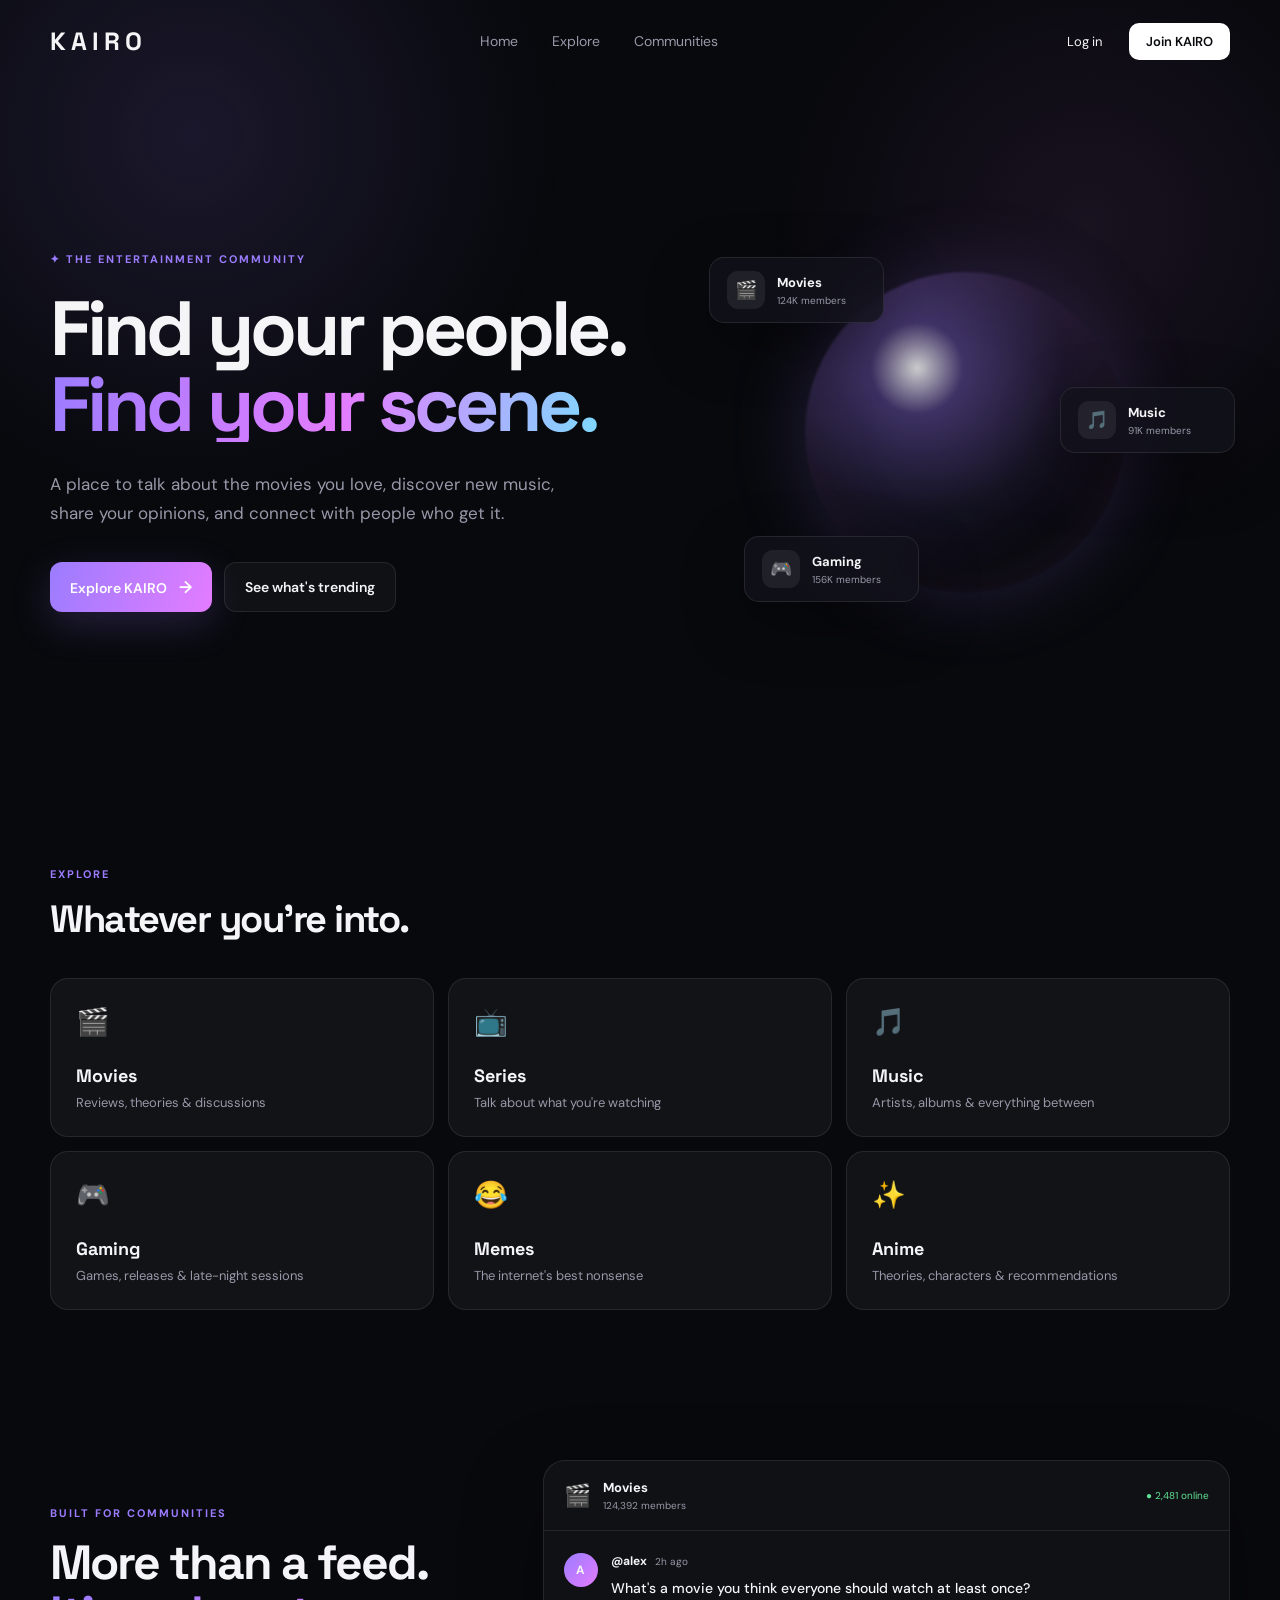
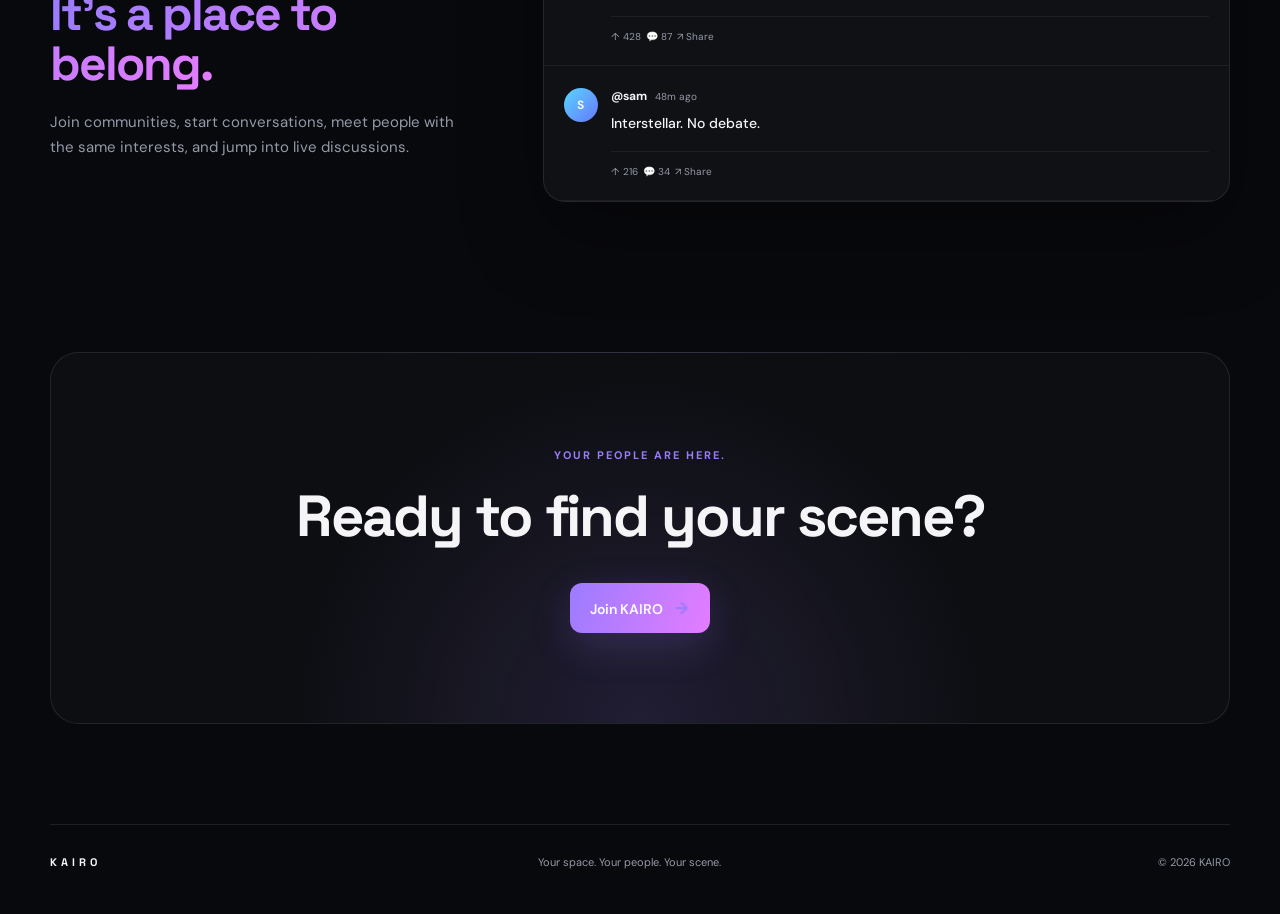
==== frontend/index.html @ 6ef253f0 "Initial KAIRO project" ====
<!DOCTYPE html>
<html lang="en">
<head>
    <meta charset="UTF-8">
    <meta name="viewport" content="width=device-width, initial-scale=1.0">

    <title>KAIRO — Your Space. Your People. Your Scene.</title>

    <link rel="stylesheet" href="style.css">
</head>

<body>

    <!-- Navigation -->
    <nav class="navbar">

        <div class="logo">
            KAIRO
        </div>

        <div class="nav-links">
            <a href="#">Home</a>
            <a href="#">Explore</a>
            <a href="#">Communities</a>
        </div>

        <div class="nav-actions">
            <button class="login-btn">Log in</button>
            <button class="signup-btn">Join KAIRO</button>
        </div>

    </nav>


    <!-- Hero Section -->
    <main>

        <section class="hero">

            <div class="hero-content">

                <div class="eyebrow">
                    ✦ THE ENTERTAINMENT COMMUNITY
                </div>

                <h1>
                    Find your people.
                    <span>Find your scene.</span>
                </h1>

                <p>
                    A place to talk about the movies you love,
                    discover new music, share your opinions,
                    and connect with people who get it.
                </p>

                <div class="hero-buttons">
                    <button class="primary-btn">
                        Explore KAIRO
                        <span>→</span>
                    </button>

                    <button class="secondary-btn">
                        See what's trending
                    </button>
                </div>

            </div>


            <!-- Floating Community Cards -->

            <div class="hero-visual">

                <div class="floating-card card-one">

                    <div class="card-icon">🎬</div>

                    <div>
                        <strong>Movies</strong>
                        <small>124K members</small>
                    </div>

                </div>


                <div class="floating-card card-two">

                    <div class="card-icon">🎵</div>

                    <div>
                        <strong>Music</strong>
                        <small>91K members</small>
                    </div>

                </div>


                <div class="floating-card card-three">

                    <div class="card-icon">🎮</div>

                    <div>
                        <strong>Gaming</strong>
                        <small>156K members</small>
                    </div>

                </div>


                <div class="orb"></div>

            </div>

        </section>


        <!-- Categories -->

        <section class="categories">

            <div class="section-heading">

                <span>EXPLORE</span>

                <h2>
                    Whatever you're into.
                </h2>

            </div>


            <div class="category-grid">

                <div class="category-card">
                    <div class="category-emoji">🎬</div>
                    <h3>Movies</h3>
                    <p>Reviews, theories & discussions</p>
                </div>


                <div class="category-card">
                    <div class="category-emoji">📺</div>
                    <h3>Series</h3>
                    <p>Talk about what you're watching</p>
                </div>


                <div class="category-card">
                    <div class="category-emoji">🎵</div>
                    <h3>Music</h3>
                    <p>Artists, albums & everything between</p>
                </div>


                <div class="category-card">
                    <div class="category-emoji">🎮</div>
                    <h3>Gaming</h3>
                    <p>Games, releases & late-night sessions</p>
                </div>


                <div class="category-card">
                    <div class="category-emoji">😂</div>
                    <h3>Memes</h3>
                    <p>The internet's best nonsense</p>
                </div>


                <div class="category-card">
                    <div class="category-emoji">✨</div>
                    <h3>Anime</h3>
                    <p>Theories, characters & recommendations</p>
                </div>

            </div>

        </section>


        <!-- Community Preview -->

        <section class="community-preview">

            <div class="preview-text">

                <span>BUILT FOR COMMUNITIES</span>

                <h2>
                    More than a feed.
                    <br>
                    <em>It's a place to belong.</em>
                </h2>

                <p>
                    Join communities, start conversations,
                    meet people with the same interests,
                    and jump into live discussions.
                </p>

            </div>


            <div class="preview-window">

                <div class="window-header">

                    <div class="window-community">
                        <span>🎬</span>

                        <div>
                            <strong>Movies</strong>
                            <small>124,392 members</small>
                        </div>
                    </div>

                    <span class="online">
                        ● 2,481 online
                    </span>

                </div>


                <div class="post">

                    <div class="avatar">
                        A
                    </div>

                    <div class="post-content">

                        <div class="post-meta">
                            <strong>@alex</strong>
                            <span>2h ago</span>
                        </div>

                        <h3>
                            What's a movie you think everyone should watch at least once?
                        </h3>

                        <div class="post-actions">
                            <span>↑ 428</span>
                            <span>💬 87</span>
                            <span>↗ Share</span>
                        </div>

                    </div>

                </div>


                <div class="post">

                    <div class="avatar avatar-two">
                        S
                    </div>

                    <div class="post-content">

                        <div class="post-meta">
                            <strong>@sam</strong>
                            <span>48m ago</span>
                        </div>

                        <h3>
                            Interstellar. No debate.
                        </h3>

                        <div class="post-actions">
                            <span>↑ 216</span>
                            <span>💬 34</span>
                            <span>↗ Share</span>
                        </div>

                    </div>

                </div>

            </div>

        </section>


        <!-- Final CTA -->

        <section class="cta">

            <div>

                <span>YOUR PEOPLE ARE HERE.</span>

                <h2>
                    Ready to find your scene?
                </h2>

                <button class="primary-btn">
                    Join KAIRO
                    <span>→</span>
                </button>

            </div>

        </section>

    </main>


    <footer>

        <div class="footer-logo">
            KAIRO
        </div>

        <p>
            Your space. Your people. Your scene.
        </p>

        <span>
            © 2026 KAIRO
        </span>

    </footer>


    <script src="script.js"></script>

</body>
</html>
---- frontend/style.css ----
@import url('https://fonts.googleapis.com/css2?family=DM+Sans:wght@400;500;600;700&family=Space+Grotesk:wght@500;600;700&display=swap');

:root {
    --bg: #08090d;
    --bg-soft: #0d0f15;
    --card: rgba(255, 255, 255, 0.045);
    --card-hover: rgba(255, 255, 255, 0.075);
    --border: rgba(255, 255, 255, 0.09);
    --text: #f5f5f7;
    --muted: #9699a8;
    --purple: #9b7cff;
    --pink: #e47cff;
    --cyan: #6ee7ff;
    --green: #61e294;
}

* {
    margin: 0;
    padding: 0;
    box-sizing: border-box;
}

html {
    scroll-behavior: smooth;
}

body {
    background: var(--bg);
    color: var(--text);
    font-family: "DM Sans", sans-serif;
    overflow-x: hidden;
}

body::before {
    content: "";
    position: fixed;
    inset: 0;
    pointer-events: none;
    background:
        radial-gradient(
            circle at 15% 15%,
            rgba(155, 124, 255, 0.13),
            transparent 28%
        ),
        radial-gradient(
            circle at 85% 25%,
            rgba(228, 124, 255, 0.08),
            transparent 25%
        );
    z-index: -1;
}

button,
a {
    font-family: inherit;
}

button {
    cursor: pointer;
}

/* =========================
   NAVBAR
========================= */

.navbar {
    width: min(1180px, calc(100% - 48px));
    margin: 0 auto;
    height: 82px;

    display: flex;
    align-items: center;
    justify-content: space-between;
}

.logo {
    font-family: "Space Grotesk", sans-serif;
    font-size: 25px;
    font-weight: 700;
    letter-spacing: 5px;
}

.nav-links {
    display: flex;
    gap: 34px;
}

.nav-links a {
    color: var(--muted);
    text-decoration: none;
    font-size: 14px;
    transition: 0.25s ease;
}

.nav-links a:hover {
    color: var(--text);
}

.nav-actions {
    display: flex;
    align-items: center;
    gap: 10px;
}

.login-btn,
.signup-btn {
    border: 0;
    border-radius: 10px;
    padding: 10px 17px;
    font-size: 13px;
    transition: 0.25s ease;
}

.login-btn {
    background: transparent;
    color: var(--text);
}

.login-btn:hover {
    background: rgba(255, 255, 255, 0.06);
}

.signup-btn {
    background: white;
    color: #090a0e;
    font-weight: 600;
}

.signup-btn:hover {
    transform: translateY(-2px);
    box-shadow: 0 8px 30px rgba(255, 255, 255, 0.12);
}

/* =========================
   HERO
========================= */

.hero {
    width: min(1180px, calc(100% - 48px));
    min-height: 700px;
    margin: 0 auto;

    display: grid;
    grid-template-columns: 1fr 0.9fr;
    align-items: center;
    gap: 60px;
}

.hero-content {
    max-width: 620px;
}

.eyebrow,
.section-heading span,
.preview-text > span,
.cta span {
    color: var(--purple);
    font-size: 11px;
    font-weight: 700;
    letter-spacing: 2px;
}

.eyebrow {
    margin-bottom: 25px;
}

.hero h1 {
    font-family: "Space Grotesk", sans-serif;
    font-size: clamp(52px, 6vw, 82px);
    line-height: 0.98;
    letter-spacing: -4px;
    margin-bottom: 28px;
}

.hero h1 span {
    display: block;
    background: linear-gradient(
        100deg,
        var(--purple),
        var(--pink),
        var(--cyan)
    );
    -webkit-background-clip: text;
    background-clip: text;
    color: transparent;
}

.hero-content > p {
    color: var(--muted);
    max-width: 520px;
    font-size: 17px;
    line-height: 1.7;
}

.hero-buttons {
    display: flex;
    gap: 12px;
    margin-top: 34px;
}

.primary-btn,
.secondary-btn {
    border-radius: 12px;
    padding: 14px 20px;
    font-size: 14px;
    font-weight: 600;
    transition: 0.25s ease;
}

.primary-btn {
    border: 0;
    background: linear-gradient(110deg, var(--purple), var(--pink));
    color: white;
    box-shadow: 0 12px 40px rgba(155, 124, 255, 0.2);
}

.primary-btn span {
    margin-left: 9px;
    font-size: 17px;
}

.primary-btn:hover {
    transform: translateY(-3px);
    box-shadow: 0 16px 45px rgba(155, 124, 255, 0.3);
}

.secondary-btn {
    border: 1px solid var(--border);
    background: rgba(255, 255, 255, 0.035);
    color: var(--text);
}

.secondary-btn:hover {
    background: rgba(255, 255, 255, 0.08);
}

/* =========================
   HERO VISUAL
========================= */

.hero-visual {
    position: relative;
    height: 500px;
    display: flex;
    align-items: center;
    justify-content: center;
}

.orb {
    width: 320px;
    height: 320px;
    border-radius: 50%;

    background:
        radial-gradient(
            circle at 35% 30%,
            rgba(255, 255, 255, 0.8),
            rgba(155, 124, 255, 0.35) 15%,
            rgba(155, 124, 255, 0.08) 48%,
            transparent 70%
        );

    filter: blur(1px);

    box-shadow:
        0 0 80px rgba(155, 124, 255, 0.18),
        inset 0 0 80px rgba(228, 124, 255, 0.08);

    animation: float 7s ease-in-out infinite;
}

@keyframes float {
    0%,
    100% {
        transform: translateY(0);
    }

    50% {
        transform: translateY(-18px);
    }
}

.floating-card {
    position: absolute;
    z-index: 2;

    display: flex;
    align-items: center;
    gap: 12px;

    padding: 13px 17px;

    min-width: 175px;

    border: 1px solid var(--border);
    border-radius: 15px;

    background: rgba(18, 19, 27, 0.78);
    backdrop-filter: blur(18px);

    box-shadow: 0 20px 60px rgba(0, 0, 0, 0.35);

    animation: cardFloat 6s ease-in-out infinite;
}

.floating-card strong {
    display: block;
    font-size: 13px;
}

.floating-card small {
    display: block;
    margin-top: 3px;
    color: var(--muted);
    font-size: 10px;
}

.card-icon {
    width: 38px;
    height: 38px;

    display: grid;
    place-items: center;

    border-radius: 11px;
    background: rgba(255, 255, 255, 0.07);

    font-size: 18px;
}

.card-one {
    top: 75px;
    left: 10px;
}

.card-two {
    top: 205px;
    right: -5px;
    animation-delay: -2s;
}

.card-three {
    bottom: 80px;
    left: 45px;
    animation-delay: -4s;
}

@keyframes cardFloat {
    0%,
    100% {
        transform: translateY(0);
    }

    50% {
        transform: translateY(-9px);
    }
}

/* =========================
   CATEGORIES
========================= */

.categories {
    width: min(1180px, calc(100% - 48px));
    margin: 80px auto 150px;
}

.section-heading {
    margin-bottom: 35px;
}

.section-heading h2 {
    margin-top: 12px;
    font-family: "Space Grotesk", sans-serif;
    font-size: 38px;
    letter-spacing: -1.5px;
}

.category-grid {
    display: grid;
    grid-template-columns: repeat(3, 1fr);
    gap: 14px;
}

.category-card {
    padding: 25px;

    border: 1px solid var(--border);
    border-radius: 18px;

    background: var(--card);

    transition:
        transform 0.3s ease,
        background 0.3s ease,
        border-color 0.3s ease;
}

.category-card:hover {
    transform: translateY(-6px);
    background: var(--card-hover);
    border-color: rgba(155, 124, 255, 0.3);
}

.category-emoji {
    font-size: 27px;
    margin-bottom: 25px;
}

.category-card h3 {
    font-family: "Space Grotesk", sans-serif;
    font-size: 18px;
    margin-bottom: 7px;
}

.category-card p {
    color: var(--muted);
    font-size: 13px;
}

/* =========================
   COMMUNITY PREVIEW
========================= */

.community-preview {
    width: min(1180px, calc(100% - 48px));
    margin: 0 auto 150px;

    display: grid;
    grid-template-columns: 0.75fr 1.25fr;
    align-items: center;
    gap: 80px;
}

.preview-text h2 {
    margin: 16px 0 20px;

    font-family: "Space Grotesk", sans-serif;
    font-size: 48px;
    line-height: 1.05;
    letter-spacing: -2px;
}

.preview-text em {
    font-style: normal;

    background: linear-gradient(
        100deg,
        var(--purple),
        var(--pink)
    );

    -webkit-background-clip: text;
    background-clip: text;
    color: transparent;
}

.preview-text p {
    color: var(--muted);
    line-height: 1.7;
    font-size: 15px;
}

.preview-window {
    overflow: hidden;

    border: 1px solid var(--border);
    border-radius: 22px;

    background: rgba(255, 255, 255, 0.035);
    box-shadow: 0 30px 80px rgba(0, 0, 0, 0.35);
}

.window-header {
    display: flex;
    justify-content: space-between;
    align-items: center;

    padding: 18px 20px;

    border-bottom: 1px solid var(--border);
}

.window-community {
    display: flex;
    align-items: center;
    gap: 12px;
}

.window-community > span {
    font-size: 22px;
}

.window-community strong,
.window-community small {
    display: block;
}

.window-community strong {
    font-size: 13px;
}

.window-community small {
    margin-top: 3px;
    color: var(--muted);
    font-size: 10px;
}

.online {
    color: var(--green);
    font-size: 10px;
}

.post {
    display: flex;
    gap: 13px;
    padding: 22px 20px;

    border-bottom: 1px solid rgba(255, 255, 255, 0.055);
}

.avatar {
    width: 34px;
    height: 34px;

    flex-shrink: 0;

    display: grid;
    place-items: center;

    border-radius: 50%;

    background: linear-gradient(135deg, var(--purple), var(--pink));

    font-size: 12px;
    font-weight: 700;
}

.avatar-two {
    background: linear-gradient(135deg, #58d6ff, #6678ff);
}

.post-content {
    flex: 1;
}

.post-meta {
    display: flex;
    gap: 8px;
    align-items: center;
}

.post-meta strong {
    font-size: 12px;
}

.post-meta span {
    color: var(--muted);
    font-size: 10px;
}

.post-content h3 {
    margin: 9px 0 17px;

    font-size: 14px;
    font-weight: 500;
    line-height: 1.5;
}

.post-actions {
    display: flex;
    gap: 18px;

    color: var(--muted);
    font-size: 10px;
}

/* =========================
   CTA
========================= */

.cta {
    width: min(1180px, calc(100% - 48px));
    margin: 0 auto 100px;

    padding: 90px 30px;

    text-align: center;

    border: 1px solid var(--border);
    border-radius: 28px;

    background:
        radial-gradient(
            circle at 50% 100%,
            rgba(155, 124, 255, 0.14),
            transparent 50%
        ),
        rgba(255, 255, 255, 0.025);
}

.cta h2 {
    margin: 15px 0 30px;

    font-family: "Space Grotesk", sans-serif;
    font-size: clamp(35px, 5vw, 58px);
    letter-spacing: -2px;
}

/* =========================
   FOOTER
========================= */

footer {
    width: min(1180px, calc(100% - 48px));

    margin: 0 auto;
    padding: 30px 0 45px;

    display: flex;
    align-items: center;
    justify-content: space-between;

    border-top: 1px solid var(--border);

    color: var(--muted);
    font-size: 11px;
}

.footer-logo {
    color: var(--text);

    font-family: "Space Grotesk", sans-serif;
    font-weight: 700;
    letter-spacing: 4px;
}

/* =========================
   RESPONSIVE
========================= */

@media (max-width: 850px) {

    .navbar {
        height: 70px;
    }

    .nav-links {
        display: none;
    }

    .hero {
        grid-template-columns: 1fr;
        gap: 20px;
        padding-top: 70px;
    }

    .hero-visual {
        height: 400px;
    }

    .hero h1 {
        font-size: 58px;
    }

    .category-grid {
        grid-template-columns: repeat(2, 1fr);
    }

    .community-preview {
        grid-template-columns: 1fr;
        gap: 45px;
    }
}

@media (max-width: 550px) {

    .navbar,
    .hero,
    .categories,
    .community-preview,
    .cta,
    footer {
        width: min(100% - 30px, 1180px);
    }

    .signup-btn {
        padding: 9px 12px;
    }

    .hero {
        padding-top: 50px;
    }

    .hero h1 {
        font-size: 46px;
        letter-spacing: -2.5px;
    }

    .hero-content > p {
        font-size: 15px;
    }

    .hero-buttons {
        flex-direction: column;
        align-items: stretch;
    }

    .hero-visual {
        height: 340px;
    }

    .orb {
        width: 250px;
        height: 250px;
    }

    .card-one {
        left: 0;
        top: 45px;
    }

    .card-two {
        right: 0;
        top: 150px;
    }

    .card-three {
        left: 15px;
        bottom: 35px;
    }

    .category-grid {
        grid-template-columns: 1fr;
    }

    .categories,
    .community-preview {
        margin-bottom: 100px;
    }

    .preview-text h2 {
        font-size: 38px;
    }

    .cta {
        padding: 65px 20px;
    }

    footer {
        flex-direction: column;
        gap: 12px;
        text-align: center;
    }
}
/* =====================================================
   KAIRO APP
   ===================================================== */

.app-page {
    min-height: 100vh;
    background:
        radial-gradient(
            circle at 70% 0%,
            rgba(155, 124, 255, 0.07),
            transparent 30%
        ),
        #08090d;
}


/* =========================
   APP NAVBAR
========================= */

.app-navbar {
    position: sticky;
    top: 0;
    z-index: 100;

    height: 72px;

    padding: 0 28px;

    display: flex;
    align-items: center;
    gap: 35px;

    border-bottom: 1px solid var(--border);

    background: rgba(8, 9, 13, 0.82);
    backdrop-filter: blur(20px);
}

.app-logo {
    width: 180px;

    font-family: "Space Grotesk", sans-serif;
    font-size: 22px;
    font-weight: 700;
    letter-spacing: 4px;
}

.search-box {
    width: min(430px, 40vw);

    height: 40px;

    display: flex;
    align-items: center;
    gap: 10px;

    padding: 0 14px;

    border: 1px solid var(--border);
    border-radius: 11px;

    background: rgba(255, 255, 255, 0.035);
}

.search-box span {
    color: var(--muted);
    font-size: 22px;
    transform: rotate(-20deg);
}

.search-box input {
    width: 100%;

    border: 0;
    outline: 0;

    background: transparent;

    color: var(--text);

    font-family: inherit;
    font-size: 13px;
}

.search-box input::placeholder {
    color: #676a78;
}

.app-actions {
    margin-left: auto;

    display: flex;
    align-items: center;
    gap: 8px;
}

.icon-button {
    width: 38px;
    height: 38px;

    border: 1px solid transparent;
    border-radius: 10px;

    background: transparent;
    color: var(--muted);

    font-size: 18px;

    transition: 0.2s ease;
}

.icon-button:hover {
    color: var(--text);
    background: rgba(255, 255, 255, 0.06);
    border-color: var(--border);
}

.profile-button {
    margin-left: 8px;

    display: flex;
    align-items: center;
    gap: 9px;

    padding: 5px 9px 5px 5px;

    border: 1px solid var(--border);
    border-radius: 11px;

    background: rgba(255, 255, 255, 0.035);
    color: var(--text);

    font-size: 12px;
}

.mini-avatar {
    width: 29px;
    height: 29px;

    display: grid;
    place-items: center;

    border-radius: 8px;

    background: linear-gradient(
        135deg,
        var(--purple),
        var(--pink)
    );

    color: white;
    font-weight: 700;
}


/* =========================
   MAIN APP LAYOUT
========================= */

.app-layout {
    max-width: 1440px;
    margin: 0 auto;

    display: grid;
    grid-template-columns: 220px minmax(450px, 700px) 300px;
    justify-content: center;
    gap: 24px;

    padding: 28px 24px 80px;
}


/* =========================
   LEFT SIDEBAR
========================= */

.sidebar {
    position: sticky;
    top: 100px;

    height: calc(100vh - 125px);

    display: flex;
    flex-direction: column;
}

.side-navigation {
    display: flex;
    flex-direction: column;
    gap: 4px;
}

.side-link {
    display: flex;
    align-items: center;
    gap: 13px;

    padding: 11px 13px;

    border-radius: 10px;

    color: var(--muted);
    text-decoration: none;

    font-size: 13px;

    transition: 0.2s ease;
}

.side-link > span:first-child {
    width: 20px;
    text-align: center;
    font-size: 16px;
}

.side-link:hover {
    color: var(--text);
    background: rgba(255, 255, 255, 0.045);
}

.side-link.active {
    color: white;
    background: rgba(155, 124, 255, 0.12);
}

.side-link.active > span:first-child {
    color: var(--purple);
}

.sidebar-divider {
    height: 1px;
    margin: 22px 12px;

    background: var(--border);
}

.sidebar-section {
    display: flex;
    flex-direction: column;
    gap: 3px;
}

.sidebar-title {
    margin: 0 13px 12px;

    color: #666978;

    font-size: 9px;
    font-weight: 700;
    letter-spacing: 1.5px;
}

.community-link {
    display: flex;
    align-items: center;
    gap: 11px;

    padding: 9px 13px;

    color: var(--muted);
    text-decoration: none;

    border-radius: 9px;

    font-size: 12px;

    transition: 0.2s ease;
}

.community-link:hover {
    color: var(--text);
    background: rgba(255, 255, 255, 0.045);
}

.community-icon {
    width: 25px;
    text-align: center;
    font-size: 15px;
}

.discover-button {
    margin-top: 18px;

    padding: 10px;

    border: 1px dashed rgba(255, 255, 255, 0.14);
    border-radius: 9px;

    background: transparent;
    color: var(--muted);

    font-size: 10px;

    transition: 0.2s ease;
}

.discover-button:hover {
    color: var(--text);
    border-color: rgba(155, 124, 255, 0.5);
}

.sidebar-bottom {
    margin-top: auto;

    display: flex;
    flex-wrap: wrap;
    gap: 10px;

    padding: 0 13px;

    color: #5f6270;

    font-size: 9px;
}


/* =========================
   FEED
========================= */

.feed {
    min-width: 0;
}

.feed-header {
    min-height: 92px;

    display: flex;
    align-items: flex-end;
    justify-content: space-between;

    margin-bottom: 22px;
}

.feed-eyebrow {
    color: var(--purple);

    font-size: 9px;
    font-weight: 700;
    letter-spacing: 1.7px;
}

.feed-header h1 {
    margin-top: 8px;

    font-family: "Space Grotesk", sans-serif;

    font-size: 25px;
    letter-spacing: -0.7px;
}

.create-post-button {
    padding: 10px 15px;

    border: 0;
    border-radius: 10px;

    background: white;
    color: #090a0e;

    font-size: 11px;
    font-weight: 700;

    transition: 0.2s ease;
}

.create-post-button:hover {
    transform: translateY(-2px);
    box-shadow: 0 10px 25px rgba(255, 255, 255, 0.1);
}


/* =========================
   FEED TABS
========================= */

.feed-tabs {
    display: flex;
    gap: 3px;

    margin-bottom: 12px;

    border-bottom: 1px solid var(--border);
}

.feed-tab {
    position: relative;

    padding: 11px 15px 13px;

    border: 0;
    background: transparent;

    color: #777a88;

    font-size: 11px;
}

.feed-tab:hover {
    color: var(--text);
}

.feed-tab.active {
    color: white;
}

.feed-tab.active::after {
    content: "";

    position: absolute;
    left: 15px;
    right: 15px;
    bottom: -1px;

    height: 2px;

    border-radius: 2px;

    background: linear-gradient(
        90deg,
        var(--purple),
        var(--pink)
    );
}


/* =========================
   POST CARDS
========================= */

.post-card {
    margin-bottom: 12px;

    padding: 20px;

    border: 1px solid var(--border);
    border-radius: 16px;

    background: rgba(255, 255, 255, 0.032);

    transition:
        border-color 0.25s ease,
        background 0.25s ease,
        transform 0.25s ease;
}

.post-card:hover {
    border-color: rgba(155, 124, 255, 0.18);
    background: rgba(255, 255, 255, 0.045);
}

.post-top {
    display: flex;
    align-items: center;
    gap: 10px;

    margin-bottom: 17px;
}

.post-community-icon {
    width: 36px;
    height: 36px;

    display: grid;
    place-items: center;

    border-radius: 10px;

    background: rgba(155, 124, 255, 0.12);

    font-size: 17px;
}

.music-icon {
    background: rgba(228, 124, 255, 0.1);
}

.gaming-icon {
    background: rgba(110, 231, 255, 0.08);
}

.post-community-info {
    flex: 1;
}

.post-community-info strong {
    display: block;

    color: var(--text);

    font-size: 12px;
}

.post-community-info span {
    display: block;

    margin-top: 3px;

    color: #696c7a;

    font-size: 9px;
}

.post-menu {
    padding: 5px;

    border: 0;

    background: transparent;
    color: #686b78;

    font-size: 13px;
}

.post-menu:hover {
    color: var(--text);
}

.post-card h2 {
    margin-bottom: 10px;

    font-family: "Space Grotesk", sans-serif;

    font-size: 17px;
    line-height: 1.4;
    letter-spacing: -0.2px;
}

.post-text {
    margin-bottom: 15px;

    color: var(--muted);

    font-size: 12px;
    line-height: 1.65;
}

.post-tags {
    display: flex;
    gap: 7px;

    margin-bottom: 17px;
}

.post-tags span {
    padding: 5px 8px;

    border-radius: 6px;

    background: rgba(155, 124, 255, 0.08);

    color: #a99aff;

    font-size: 9px;
}

.post-actions {
    display: flex;
    align-items: center;
    gap: 5px;

    padding-top: 13px;

    border-top: 1px solid rgba(255, 255, 255, 0.055);
}

.post-actions button {
    padding: 7px 9px;

    border: 0;
    border-radius: 7px;

    background: transparent;
    color: #727583;

    font-family: inherit;
    font-size: 10px;

    transition: 0.2s ease;
}

.post-actions button:hover {
    color: var(--text);
    background: rgba(255, 255, 255, 0.05);
}

.post-actions .save-post {
    margin-left: auto;
}


/* =========================
   MUSIC PREVIEW
========================= */

.music-preview {
    display: flex;
    align-items: center;
    gap: 12px;

    margin: 17px 0;

    padding: 10px;

    border: 1px solid var(--border);
    border-radius: 11px;

    background: rgba(255, 255, 255, 0.025);
}

.album-art {
    width: 42px;
    height: 42px;

    display: grid;
    place-items: center;

    border-radius: 8px;

    background:
        linear-gradient(
            135deg,
            #282047,
            #8b58b6
        );

    font-size: 19px;
}

.track-info {
    flex: 1;
}

.track-info strong {
    display: block;
    font-size: 11px;
}

.track-info span {
    display: block;

    margin-top: 3px;

    color: #6c6f7c;

    font-size: 9px;
}

.play-button {
    width: 30px;
    height: 30px;

    display: grid;
    place-items: center;

    border: 0;
    border-radius: 50%;

    background: white;
    color: #090a0e;

    font-size: 9px;
}


/* =========================
   RIGHT SIDEBAR
========================= */

.right-sidebar {
    display: flex;
    flex-direction: column;
    gap: 12px;
}

.right-card {
    padding: 17px;

    border: 1px solid var(--border);
    border-radius: 15px;

    background: rgba(255, 255, 255, 0.032);
}

.right-card-header {
    display: flex;
    align-items: center;
    justify-content: space-between;

    margin-bottom: 15px;

    color: #777a88;

    font-size: 9px;
    font-weight: 700;
    letter-spacing: 1.2px;
}

.right-card-header a {
    color: var(--purple);

    text-decoration: none;

    font-size: 9px;
    letter-spacing: 0;
}

.trending-item {
    display: flex;
    align-items: center;
    gap: 11px;

    padding: 10px 0;

    border-top: 1px solid rgba(255, 255, 255, 0.045);
}

.trending-number {
    color: #555865;

    font-family: "Space Grotesk", sans-serif;

    font-size: 10px;
}

.trending-item strong {
    display: block;

    font-size: 11px;
}

.trending-item small {
    display: block;

    margin-top: 3px;

    color: #666a77;

    font-size: 9px;
}


/* =========================
   POPULAR COMMUNITIES
========================= */

.popular-community {
    display: flex;
    align-items: center;
    gap: 9px;

    padding: 10px 0;

    border-top: 1px solid rgba(255, 255, 255, 0.045);
}

.popular-icon {
    width: 30px;
    height: 30px;

    display: grid;
    place-items: center;

    border-radius: 8px;

    background: rgba(255, 255, 255, 0.05);

    font-size: 14px;
}

.popular-community > div {
    flex: 1;
}

.popular-community strong {
    display: block;

    font-size: 10px;
}

.popular-community small {
    display: block;

    margin-top: 2px;

    color: #686b78;

    font-size: 8px;
}

.popular-community button {
    padding: 5px 9px;

    border: 1px solid rgba(155, 124, 255, 0.3);
    border-radius: 7px;

    background: rgba(155, 124, 255, 0.08);

    color: #b5a6ff;

    font-size: 8px;
}


/* =========================
   LIVE ROOMS
========================= */

.live-card {
    background:
        radial-gradient(
            circle at 90% 10%,
            rgba(255, 70, 100, 0.07),
            transparent 45%
        ),
        rgba(255, 255, 255, 0.032);
}

.live-room {
    padding: 12px 0;

    border-top: 1px solid rgba(255, 255, 255, 0.045);
}

.live-room-top {
    display: flex;
    align-items: center;
    justify-content: space-between;
}

.live-room-top strong {
    font-size: 10px;
}

.live-room-top span {
    color: #67dd91;

    font-size: 8px;
}

.live-room > small {
    display: block;

    margin-top: 6px;

    color: #696c79;

    font-size: 8px;
}

.live-room button {
    margin-top: 9px;

    padding: 6px 9px;

    border: 0;
    border-radius: 7px;

    background: rgba(255, 255, 255, 0.055);

    color: #a8aab5;

    font-size: 8px;
}


/* =========================
   APP RESPONSIVE
========================= */

@media (max-width: 1150px) {

    .app-layout {
        grid-template-columns: 190px minmax(430px, 1fr);
    }

    .right-sidebar {
        display: none;
    }

    .app-logo {
        width: 150px;
    }
}


@media (max-width: 760px) {

    .app-navbar {
        padding: 0 16px;
        gap: 15px;
    }

    .app-logo {
        width: auto;
    }

    .search-box {
        flex: 1;
        width: auto;
    }

    .profile-name {
        display: none;
    }

    .sidebar {
        display: none;
    }

    .app-layout {
        display: block;
        padding: 18px 14px 60px;
    }

    .feed-header {
        align-items: center;
    }

    .feed-header h1 {
        font-size: 21px;
    }

    .create-post-button {
        padding: 9px 11px;
    }
}


@media (max-width: 500px) {

    .app-navbar {
        height: 62px;
    }

    .app-logo {
        font-size: 18px;
        letter-spacing: 3px;
    }

    .icon-button {
        width: 32px;
        height: 32px;
    }

    .profile-button {
        display: none;
    }

    .search-box {
        height: 36px;
    }

    .feed-header {
        gap: 10px;
    }

    .feed-header h1 {
        font-size: 18px;
    }

    .feed-eyebrow {
        font-size: 8px;
    }

    .create-post-button {
        white-space: nowrap;
        font-size: 9px;
    }

    .post-card {
        padding: 16px;
    }

    .post-card h2 {
        font-size: 15px;
    }

    .post-actions {
        gap: 0;
    }

    .post-actions button {
        padding: 7px 6px;
        font-size: 9px;
    }
}
/* =====================================================
   COMMENTS MODAL
===================================================== */

.modal-overlay {
    position: fixed;
    inset: 0;
    z-index: 500;

    display: none;
    align-items: center;
    justify-content: center;

    padding: 20px;

    background: rgba(0, 0, 0, 0.72);
    backdrop-filter: blur(10px);
}

.modal-overlay.open {
    display: flex;
}

.comments-modal {
    width: min(620px, 100%);
    max-height: min(720px, 90vh);

    display: flex;
    flex-direction: column;

    overflow: hidden;

    border: 1px solid rgba(255, 255, 255, 0.11);
    border-radius: 20px;

    background:
        radial-gradient(
            circle at 90% 0%,
            rgba(155, 124, 255, 0.09),
            transparent 35%
        ),
        #101116;

    box-shadow:
        0 30px 100px rgba(0, 0, 0, 0.6);
}


/* Modal header */

.modal-header {
    display: flex;
    align-items: flex-start;
    justify-content: space-between;

    padding: 22px 24px;

    border-bottom: 1px solid var(--border);
}

.modal-eyebrow {
    color: var(--purple);

    font-size: 8px;
    font-weight: 700;
    letter-spacing: 1.7px;
}

.modal-header h2 {
    margin-top: 6px;

    font-family: "Space Grotesk", sans-serif;

    font-size: 22px;
    letter-spacing: -0.5px;
}

.close-modal {
    width: 34px;
    height: 34px;

    display: grid;
    place-items: center;

    border: 0;
    border-radius: 9px;

    background: rgba(255, 255, 255, 0.05);

    color: var(--muted);

    font-size: 22px;

    transition: 0.2s ease;
}

.close-modal:hover {
    background: rgba(255, 255, 255, 0.09);
    color: white;
}


/* Comments list */

.comments-list {
    flex: 1;

    overflow-y: auto;

    padding: 6px 24px 18px;
}

.comment {
    display: flex;
    gap: 12px;

    padding: 18px 0;

    border-bottom: 1px solid rgba(255, 255, 255, 0.055);
}

.comment-avatar {
    width: 34px;
    height: 34px;

    flex-shrink: 0;

    display: grid;
    place-items: center;

    border-radius: 50%;

    background: linear-gradient(
        135deg,
        var(--purple),
        var(--pink)
    );

    color: white;

    font-size: 11px;
    font-weight: 700;
}

.avatar-blue {
    background: linear-gradient(
        135deg,
        #58d6ff,
        #6678ff
    );
}

.my-avatar {
    background: linear-gradient(
        135deg,
        #8b7cff,
        #d36eff
    );
}

.comment-body {
    flex: 1;
}

.comment-meta {
    display: flex;
    align-items: center;
    gap: 8px;
}

.comment-meta strong {
    font-size: 11px;
}

.comment-meta span {
    color: #656875;

    font-size: 9px;
}

.comment-body p {
    margin-top: 8px;

    color: #c1c2ca;

    font-size: 12px;
    line-height: 1.6;
}

.comment-actions {
    display: flex;
    gap: 16px;

    margin-top: 9px;

    color: #686b78;

    font-size: 9px;
}

.comment-actions span {
    cursor: pointer;

    transition: 0.2s ease;
}

.comment-actions span:hover {
    color: var(--text);
}


/* Comment composer */

.comment-composer {
    display: flex;
    align-items: center;
    gap: 10px;

    padding: 15px 20px;

    border-top: 1px solid var(--border);

    background: rgba(255, 255, 255, 0.025);
}

.comment-composer input {
    flex: 1;

    min-width: 0;

    height: 40px;

    padding: 0 13px;

    border: 1px solid var(--border);
    border-radius: 10px;

    outline: none;

    background: rgba(255, 255, 255, 0.035);

    color: var(--text);

    font-family: inherit;
    font-size: 11px;

    transition: 0.2s ease;
}

.comment-composer input:focus {
    border-color: rgba(155, 124, 255, 0.5);
    background: rgba(255, 255, 255, 0.05);
}

.comment-composer input::placeholder {
    color: #666976;
}

.comment-composer > button {
    width: 40px;
    height: 40px;

    flex-shrink: 0;

    border: 0;
    border-radius: 10px;

    background: linear-gradient(
        110deg,
        var(--purple),
        var(--pink)
    );

    color: white;

    font-size: 17px;
    font-weight: 700;

    transition: 0.2s ease;
}

.comment-composer > button:hover {
    transform: translateY(-2px);

    box-shadow:
        0 8px 25px rgba(155, 124, 255, 0.25);
}


/* Mobile */

@media (max-width: 550px) {

    .modal-overlay {
        padding: 10px;
    }

    .comments-modal {
        max-height: 94vh;
        border-radius: 16px;
    }

    .modal-header {
        padding: 18px;
    }

    .comments-list {
        padding-left: 18px;
        padding-right: 18px;
    }

    .comment-composer {
        padding: 12px;
    }
}
/* =====================================================
   CREATE POST MODAL
===================================================== */

.create-post-modal {
    width: min(620px, 100%);

    overflow: hidden;

    border: 1px solid rgba(255, 255, 255, 0.11);
    border-radius: 20px;

    background:
        radial-gradient(
            circle at 90% 0%,
            rgba(155, 124, 255, 0.09),
            transparent 35%
        ),
        #101116;

    box-shadow:
        0 30px 100px rgba(0, 0, 0, 0.6);
}

.create-post-body {
    padding: 22px 24px 24px;
}

.create-post-body label {
    display: block;

    margin: 0 0 8px;

    color: #858896;

    font-size: 10px;
    font-weight: 600;
}

.create-post-body label:not(:first-child) {
    margin-top: 20px;
}

.create-post-body select,
.create-post-body input,
.create-post-body textarea {
    width: 100%;

    border: 1px solid var(--border);
    border-radius: 10px;

    outline: none;

    background: rgba(255, 255, 255, 0.035);

    color: var(--text);

    font-family: inherit;
    font-size: 12px;

    transition:
        border-color 0.2s ease,
        background 0.2s ease;
}

.create-post-body select,
.create-post-body input {
    height: 43px;
    padding: 0 13px;
}

.create-post-body textarea {
    min-height: 145px;

    padding: 13px;

    resize: vertical;

    line-height: 1.6;
}

.create-post-body select:focus,
.create-post-body input:focus,
.create-post-body textarea:focus {
    border-color: rgba(155, 124, 255, 0.55);

    background: rgba(255, 255, 255, 0.05);
}

.create-post-body input::placeholder,
.create-post-body textarea::placeholder {
    color: #626572;
}

.create-post-body select {
    cursor: pointer;
}

.create-post-body select option {
    background: #15161d;
    color: white;
}


/* Composer footer */

.composer-footer {
    display: flex;
    align-items: center;
    justify-content: space-between;

    margin-top: 18px;
}

#characterCount {
    color: #656875;

    font-size: 9px;
}

.composer-buttons {
    display: flex;
    gap: 8px;
}

.cancel-post,
.submit-post {
    padding: 9px 14px;

    border-radius: 9px;

    font-family: inherit;
    font-size: 10px;
    font-weight: 600;

    transition: 0.2s ease;
}

.cancel-post {
    border: 1px solid var(--border);

    background: transparent;

    color: var(--muted);
}

.cancel-post:hover {
    background: rgba(255, 255, 255, 0.05);
    color: var(--text);
}

.submit-post {
    border: 0;

    background: linear-gradient(
        110deg,
        var(--purple),
        var(--pink)
    );

    color: white;
}

.submit-post:hover {
    transform: translateY(-2px);

    box-shadow:
        0 8px 25px rgba(155, 124, 255, 0.25);
}


/* Mobile */

@media (max-width: 550px) {

    .create-post-body {
        padding: 18px;
    }

    .create-post-modal {
        border-radius: 16px;
    }

    .create-post-body textarea {
        min-height: 120px;
    }

    .composer-footer {
        align-items: flex-end;
        gap: 12px;
    }

    .composer-buttons {
        flex-shrink: 0;
    }
}
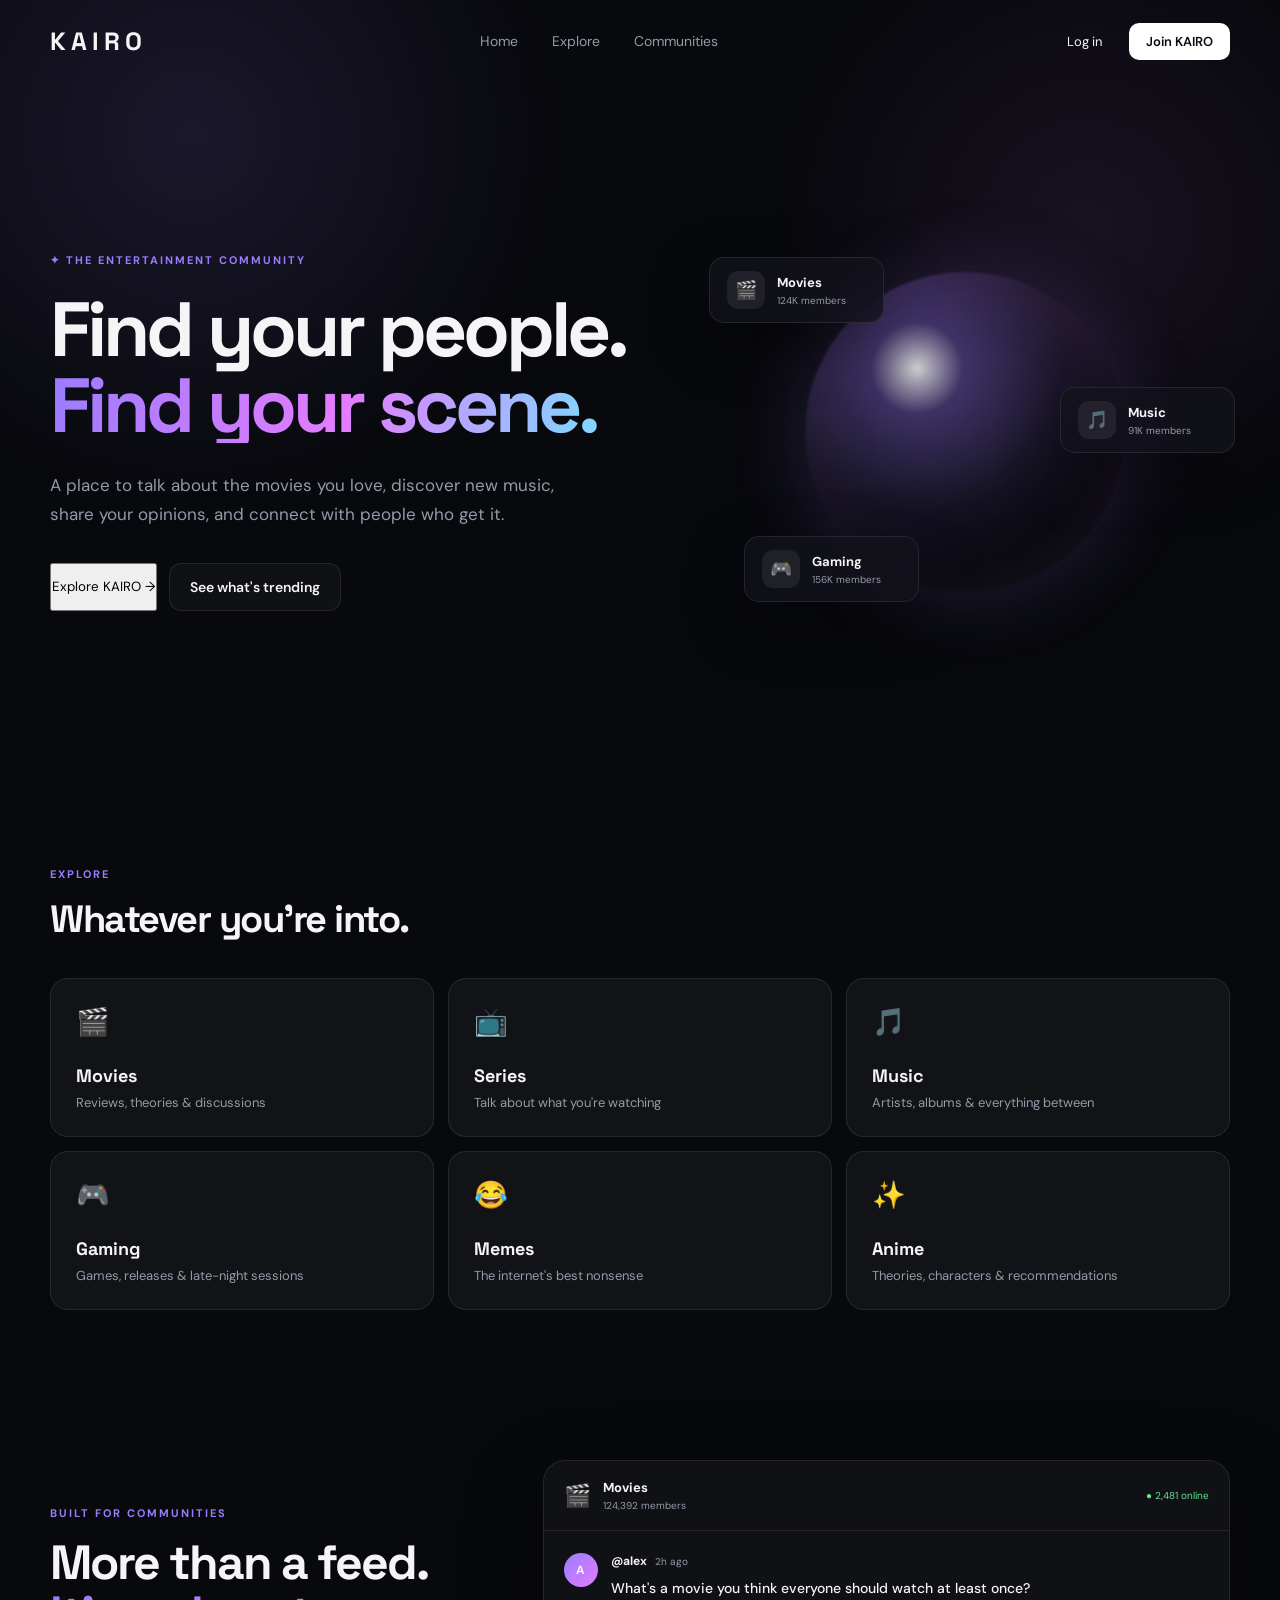
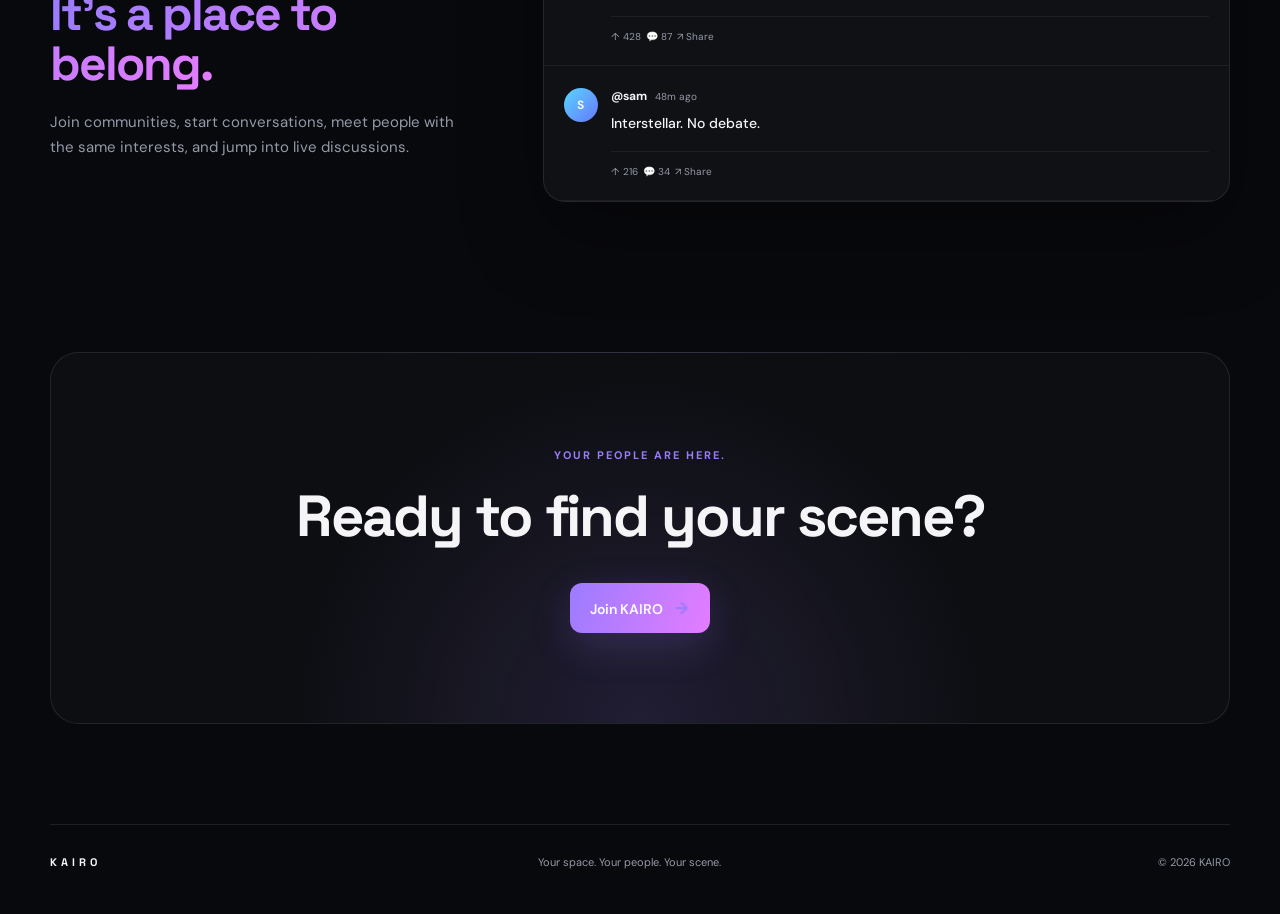
==== commit 4d5c3905: "Fix Explore KAIRO navigation" ====
--- a/frontend/index.html
+++ b/frontend/index.html
@@ -55,7 +55,7 @@
                 </p>
 
                 <div class="hero-buttons">
-                    <button class="primary-btn">
+                    <button class="hero-button" onclick="window.location.href='app.html'">
                         Explore KAIRO
                         <span>→</span>
                     </button>
